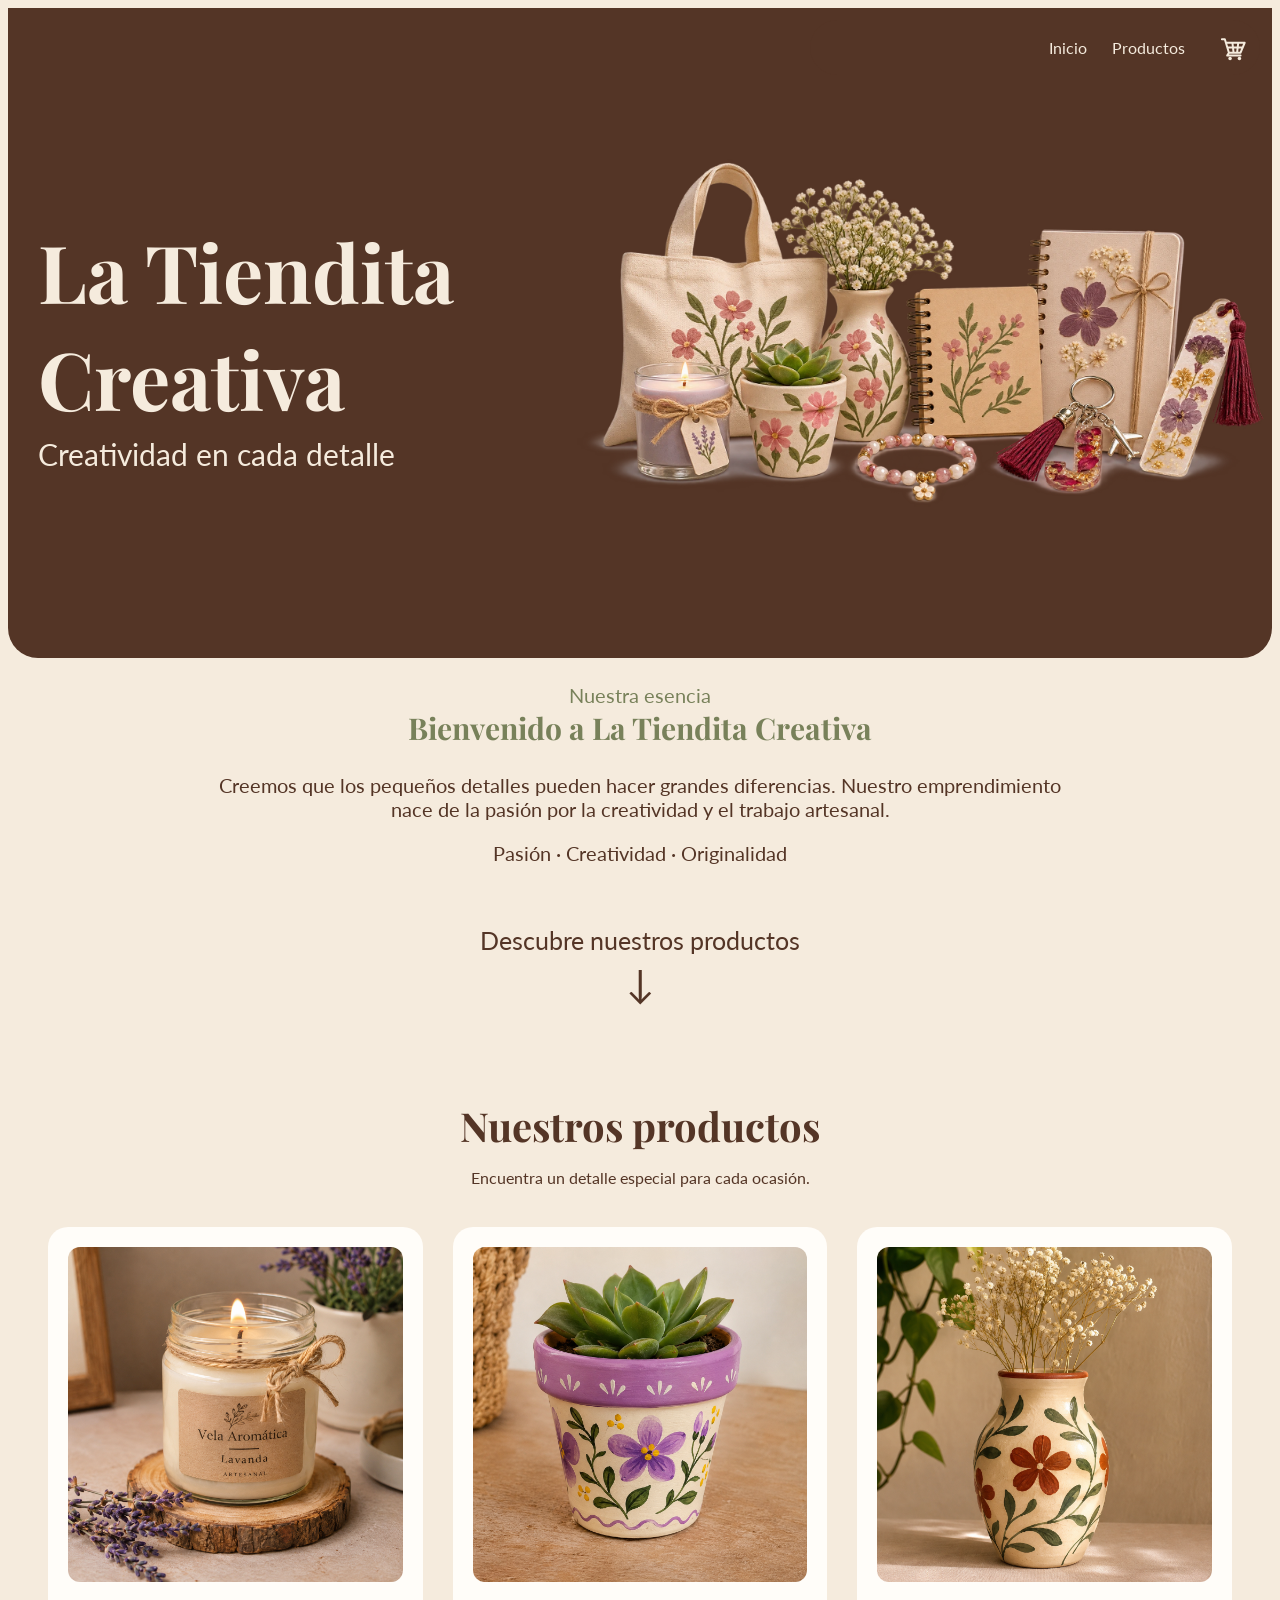
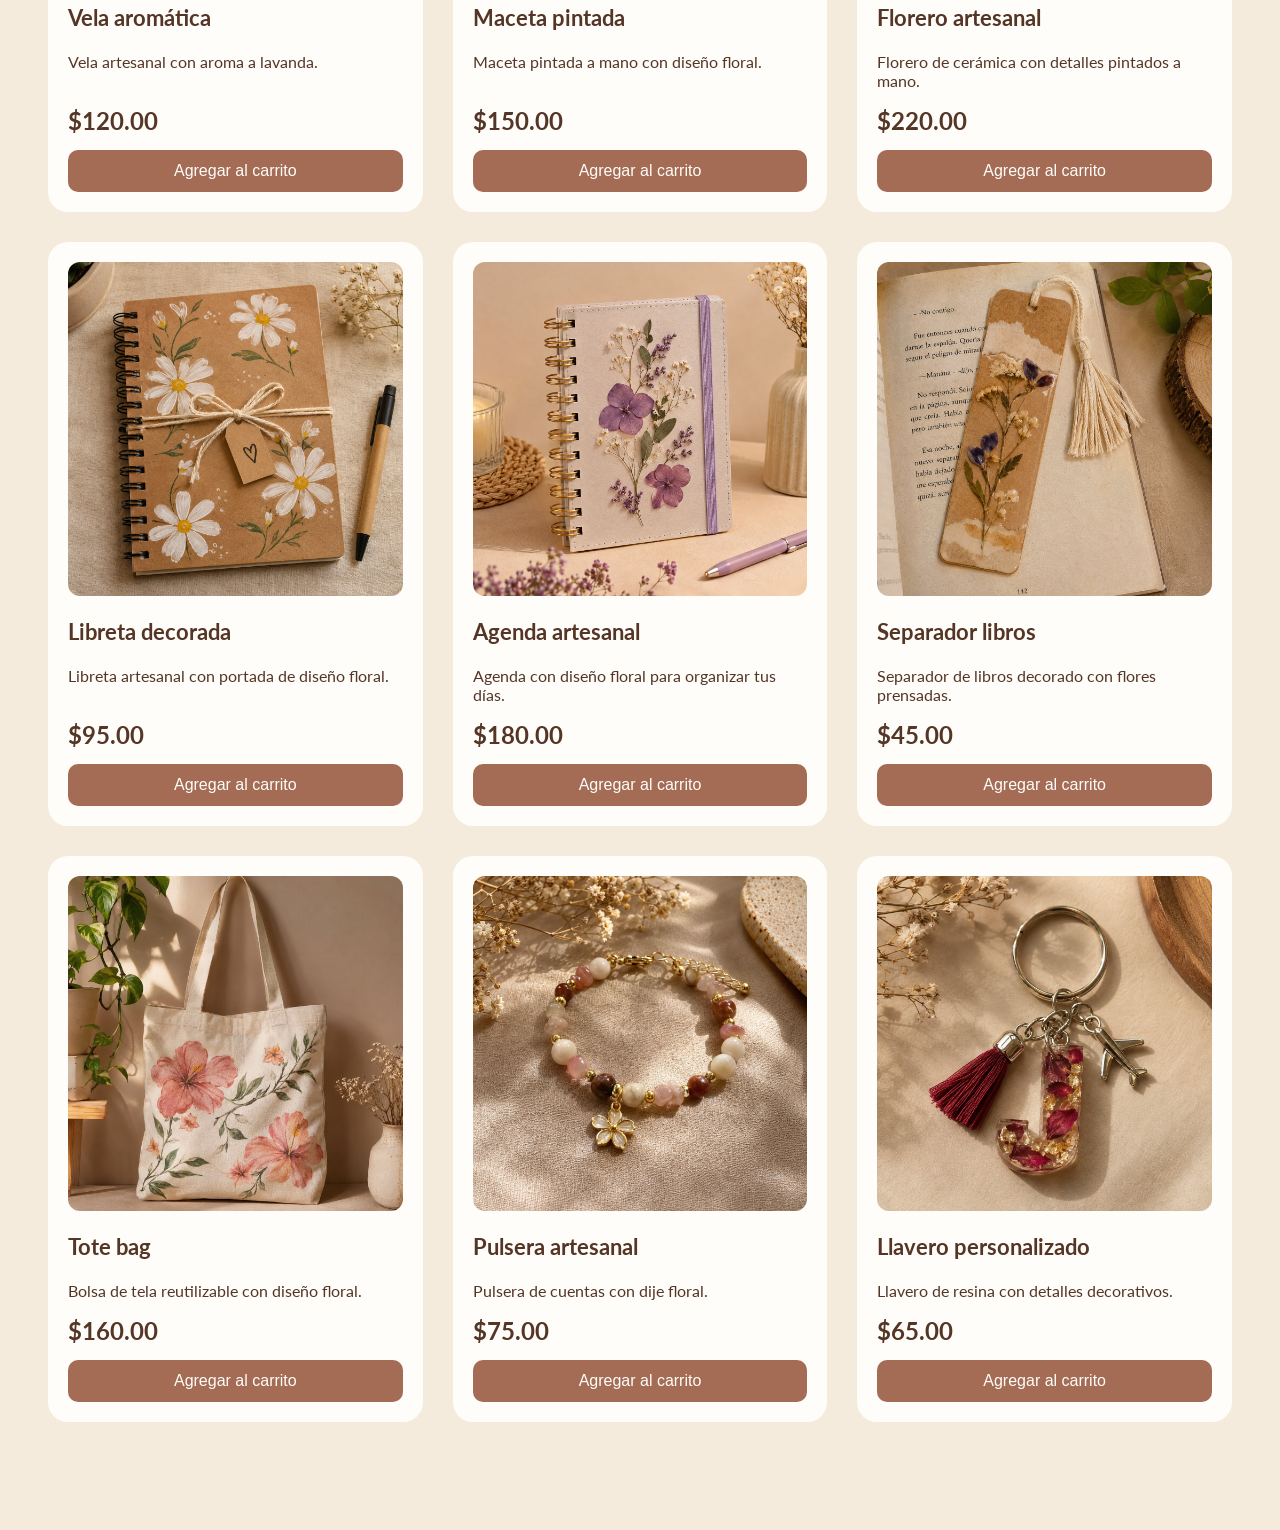
==== index.html @ 2f0ac2e1 "Initial commit: add Tiendita Creativa site" ====
<!DOCTYPE html>
<html lang="es">
<head>
    <meta charset="UTF-8">
    <meta name="viewport" content="width=device-width, initial-scale=1.0">
    <link rel="stylesheet" href="css/main.css">
    <link href="https://fonts.googleapis.com/css2?family=Lato:wght@400;700&family=Playfair+Display:wght@400;600;700&display=swap" rel="stylesheet">
    <title>Document</title>
</head>
<body>
    <nav class="menu" id="menu">

        <div class="menu-opciones">
            <a href="#start">Inicio</a>
            <a href="#productos">Productos</a>
        </div>

        <button class="carrito" aria-label="Ver carrito">
            <img src="assets/images/cart.svg" alt="Carrito">
        </button>

    </nav>

    <div class="topbar" id="start">
        <div class="hero-text">
            <h1>La Tiendita Creativa</h1>
            <p>Creatividad en cada detalle</p>
        </div>
        
        <img src="assets/images/hero-banner.webp" alt="" class="hero-banner">
    </div>

    <div class="welcome">
        <span>Nuestra esencia</span>

        <h2>Bienvenido a La Tiendita Creativa</h2>

        <p>
            Creemos que los pequeños detalles pueden hacer
            grandes diferencias. Nuestro emprendimiento <br>
            nace de la pasión por la creatividad y el
            trabajo artesanal.
        </p>

        <p>Pasión · Creatividad · Originalidad</p>
    </div>

    <div class="scroll-text">
        <p>Descubre nuestros productos</p>
        <span>↓</span>
    </div>

    <section class="tienda" id="productos">

    <h2>Nuestros productos</h2>
    <p>Encuentra un detalle especial para cada ocasión.</p>

    <div class="catalogo" id="catalogo"></div>

</section>

<script src="js/main.js"></script>
</body>
</html>
---- css/main.css ----
/* Paleta de colores */
:root {
    --crema: #F5EBDD;
    --arena: #DCC4A8;
    --terracota: #A46B55;
    --oliva: #78815A;
    --cafe: #543526;
    --blanco: #FFFDF9;
}

h1, h2 {
    font-family: 'Playfair Display', serif;
}


body{
    background-color: var(--crema);
    font-family: 'Lato', sans-serif;
}

.hero-banner {
    width: 55%;
    height: auto;
}

.topbar {
    width: 100%;
    height: 650px;
    background-color: var(--cafe);
    display: flex;
    align-items: center;
    justify-content: space-between;
    border-bottom-left-radius: 30px;
    border-bottom-right-radius: 30px;
}

.hero-text {
    color: var(--crema);
    margin-left: 30px;
    text-align: left;
}

.hero-text h1 {
    font-size: 80px;
    font-weight: bold;
    margin-bottom: 5px;
}

.hero-text p {
    margin-top: 0px;
    font-size: 30px;
}
.welcome {
    text-align: center;
    color: var(--cafe);
    margin-top: 20px;
    font-size: 25px;
}

.welcome span {
    color: var(--oliva);
    font-size: 20px;
}

.welcome h2 {
    margin-top: 0;
    color: var(--oliva);
    font-size: 30px;
}

.welcome p {
    margin-top: 5px;
    color: var(--cafe);
    font-size: 20px;
}

.scroll-text {
    text-align: center;
    color: var(--cafe);
    margin-top: 60px;
    font-size: 25px;
}

.scroll-text p {
    margin-bottom: 5px;
}

.scroll-text span {
    font-size: 38px;
}


.menu {
    position: fixed;
    top: 20px;
    right: 20px;
    width: min(450px, calc(100vw - 40px));
    height: 55px;

    background-color: var(--cafe);
    border-radius: 30px;

    display: flex;
    align-items: center;
    justify-content: flex-end;

    overflow: hidden;
    z-index: 100;

    transition: width 0.3s ease;
}

.menu-opciones {
    display: flex;
    gap: 25px;
    white-space: nowrap;
    margin-right: 20px;
    transition: opacity 0.3s ease, transform 0.3s ease;
}

.menu:hover {
    width: 260px !important;
}

.menu:hover .menu-opciones {
    opacity: 1 !important;
    transform: translateX(0) !important;
    visibility: visible !important;
}

.menu a {
    color: var(--crema);
    text-decoration: none;
}

.carrito {
    width: 55px;
    height: 55px;
    flex-shrink: 0;

    background: transparent;
    border: none;
    color: var(--crema);

    font-size: 22px;
    cursor: pointer;

    display: flex;
    align-items: center;
    justify-content: center;
}

.carrito img {
    width: 28px;
    height: 28px;
    object-fit: contain;
}


.tienda {
    padding: 60px 40px;
    text-align: center;
    color: var(--cafe);
}

.tienda h2 {
    font-size: 40px;
    margin-bottom: 10px;
}

.catalogo {
    display: grid;
    grid-template-columns: repeat(3, 1fr);
    gap: 30px;
    max-width: 1200px;
    margin: 40px auto;
}

.producto {
    background-color: var(--blanco);
    border-radius: 20px;
    padding: 20px;
    text-align: left;
    transition: transform 0.3s;
    display: flex;
    flex-direction: column;
}

.producto:hover {
    transform: translateY(-5px);
}

.producto img {
    width: 100%;
    aspect-ratio: 1 / 1;
    object-fit: cover;
    border-radius: 12px;
}

.producto h3 {
    font-size: 22px;
    margin-bottom: 5px;
}

.precio {
    display: block;
    font-size: 24px;
    font-weight: bold;
    margin: 15px 0;
    margin-top: auto;
}

.agregar {
    width: 100%;
    padding: 12px;
    background-color: var(--terracota);
    color: var(--blanco);
    border: none;
    border-radius: 10px;
    cursor: pointer;
    font-size: 16px;
}

.agregar:hover {
    background-color: var(--cafe);
}

@media (max-width: 900px) {
    .catalogo {
        grid-template-columns: repeat(2, 1fr);
    }
}

@media (max-width: 550px) {
    .catalogo {
        grid-template-columns: 1fr;
    }
}
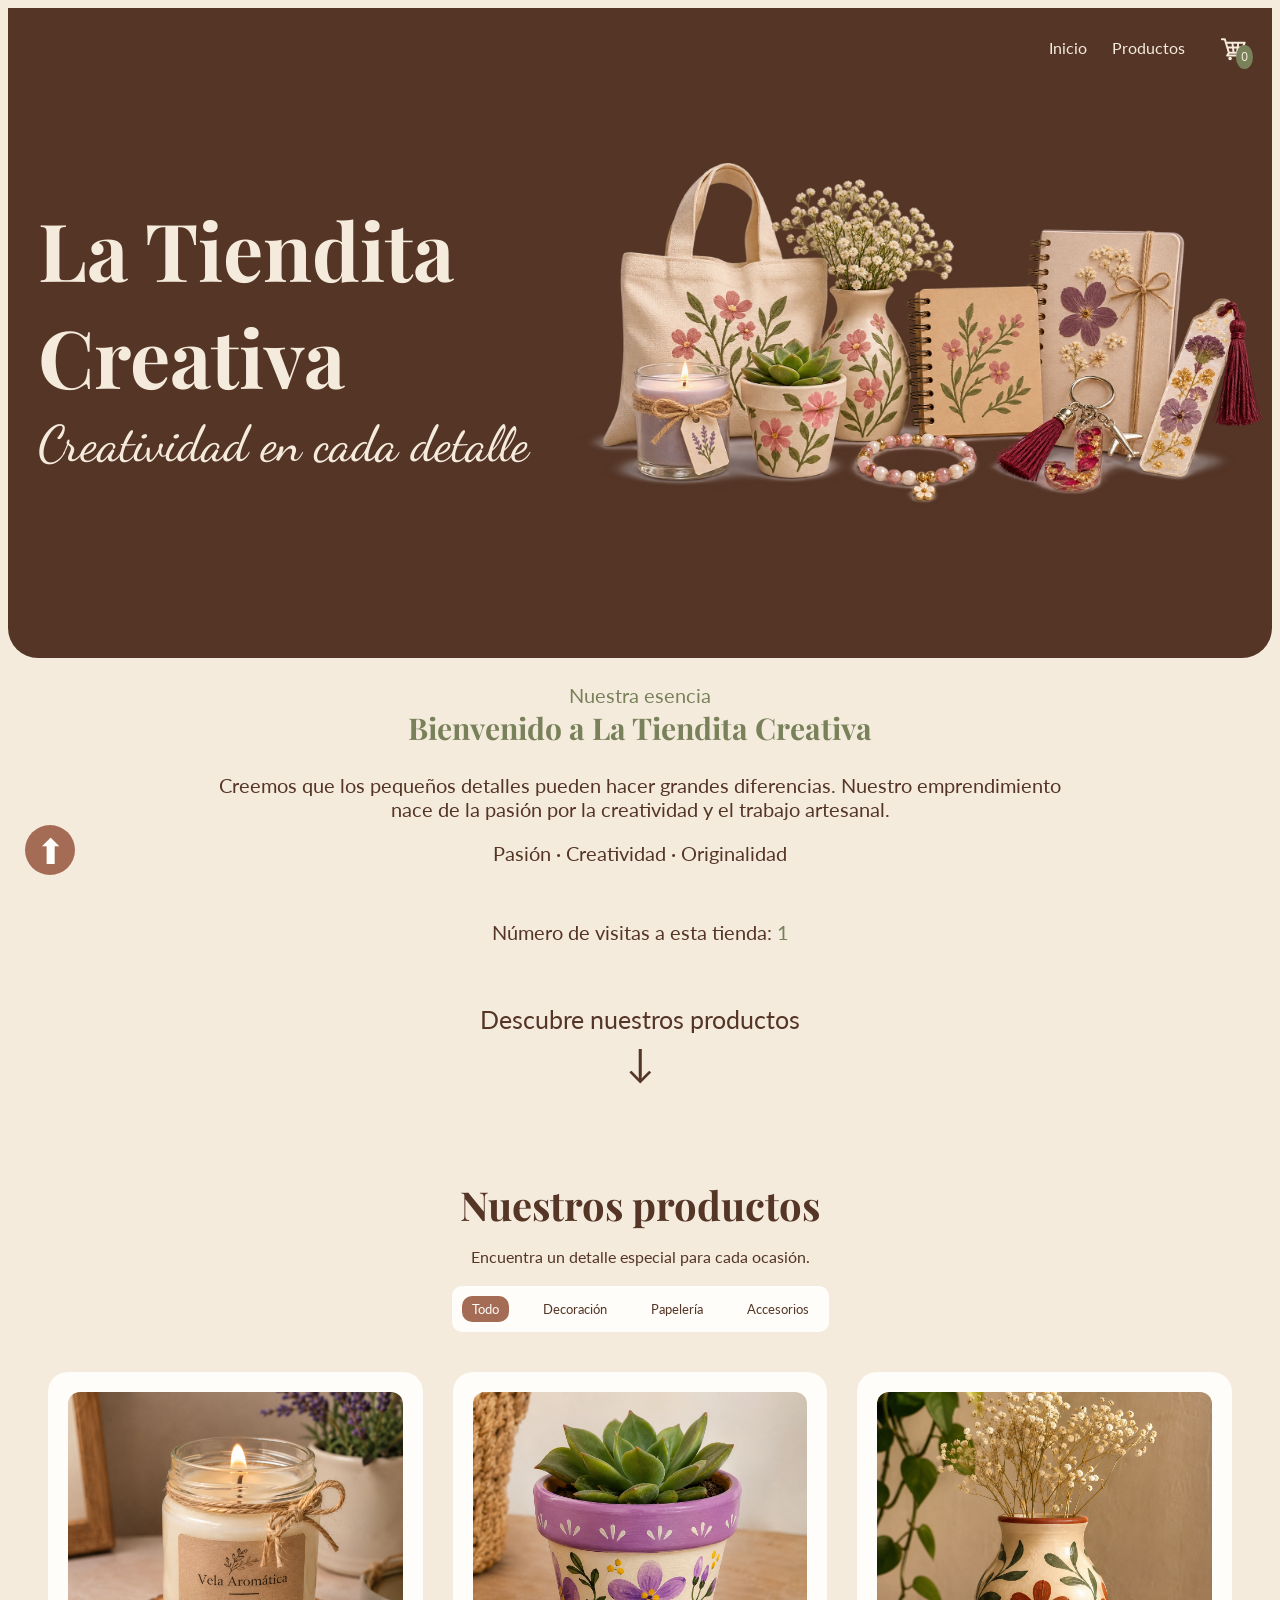
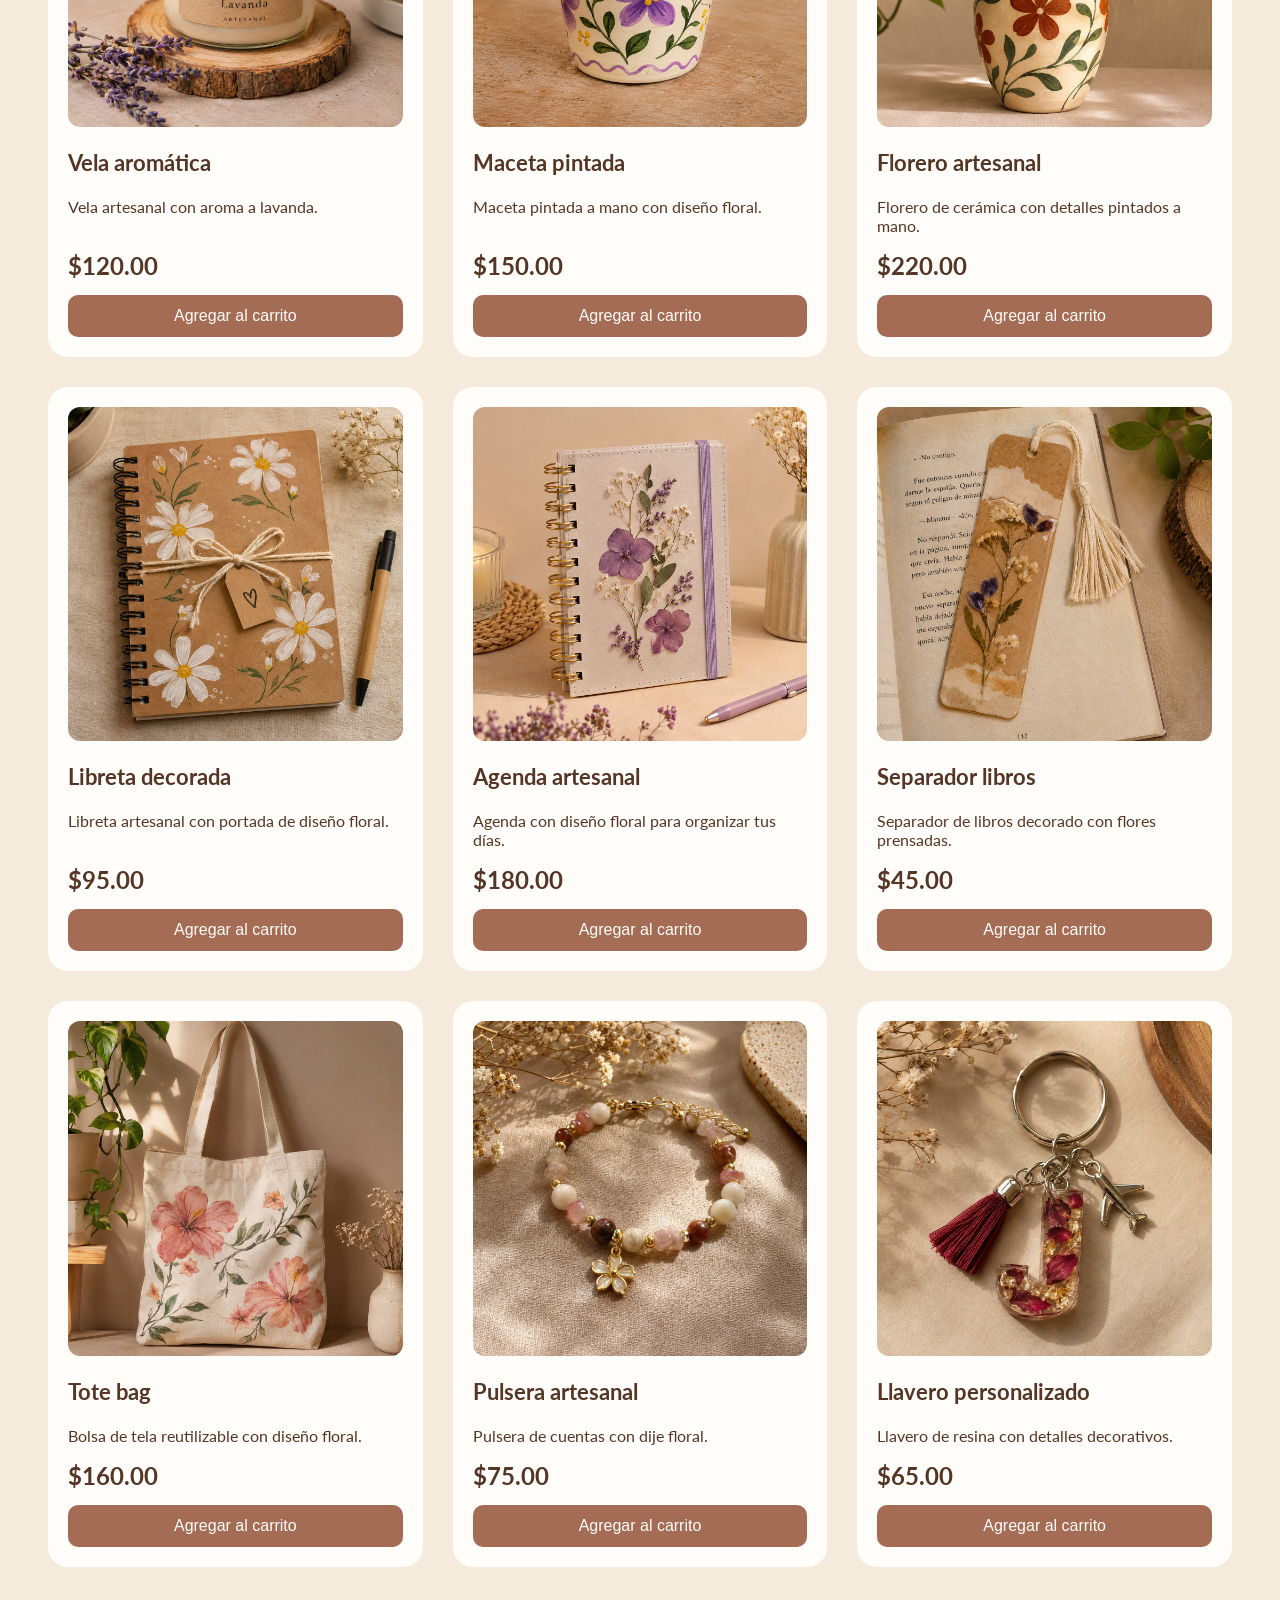
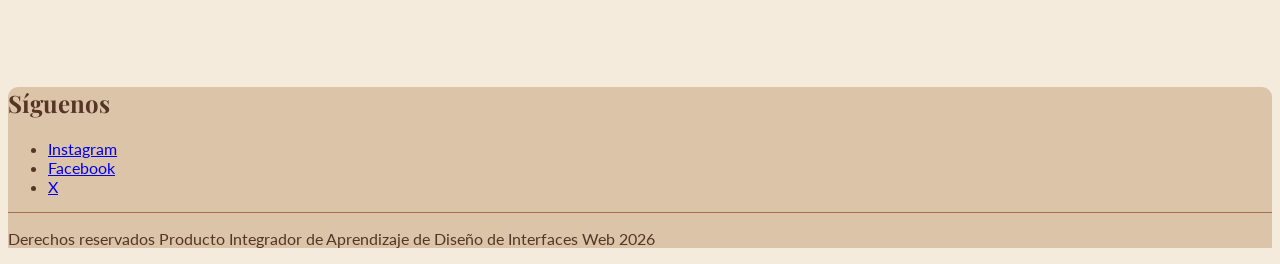
==== commit e76bf0a3: "parte 2 archivo RELEVO.md con toda la info" ====
--- a/index.html
+++ b/index.html
@@ -3,9 +3,14 @@
 <head>
     <meta charset="UTF-8">
     <meta name="viewport" content="width=device-width, initial-scale=1.0">
+
+    <link rel="preconnect" href="https://fonts.googleapis.com">
+    <link rel="preconnect" href="https://fonts.gstatic.com" crossorigin>
+    <link href="https://fonts.googleapis.com/css2?family=Dancing+Script:wght@400..700&display=swap" rel="stylesheet">
+
     <link rel="stylesheet" href="css/main.css">
     <link href="https://fonts.googleapis.com/css2?family=Lato:wght@400;700&family=Playfair+Display:wght@400;600;700&display=swap" rel="stylesheet">
-    <title>Document</title>
+    <title>La Tiendita Creativa</title>
 </head>
 <body>
     <nav class="menu" id="menu">
@@ -17,14 +22,15 @@
 
         <button class="carrito" aria-label="Ver carrito">
             <img src="assets/images/cart.svg" alt="Carrito">
+            <span class="contador" id="contador">0</span>
         </button>
 
     </nav>
 
-    <div class="topbar" id="start">
+    <div class="topbar" id="start"> 
         <div class="hero-text">
             <h1>La Tiendita Creativa</h1>
-            <p>Creatividad en cada detalle</p>
+            <p class = "dancing-script-text">Creatividad en cada detalle</p>
         </div>
         
         <img src="assets/images/hero-banner.webp" alt="" class="hero-banner">
@@ -43,6 +49,8 @@
         </p>
 
         <p>Pasión · Creatividad · Originalidad</p>
+        <br>
+        <p>Número de visitas a esta tienda: <span id="visitas">0</span></p>
     </div>
 
     <div class="scroll-text">
@@ -55,10 +63,31 @@
     <h2>Nuestros productos</h2>
     <p>Encuentra un detalle especial para cada ocasión.</p>
 
+    <div class="selector-categorias">
+        <ul class="categorias">
+            <li><button class="boton-categoria activo" type="button" data-categoria="Todo">Todo</button></li>
+            <li><button class="boton-categoria" type="button" data-categoria="Decoración">Decoración</button></li>
+            <li><button class="boton-categoria" type="button" data-categoria="Papelería">Papelería</button></li>
+            <li><button class="boton-categoria" type="button" data-categoria="Accesorios">Accesorios</button></li>
+        </ul>
+    </div>
+
     <div class="catalogo" id="catalogo"></div>
 
-</section>
+    </section>
 
+    <footer>
+        <h2>Síguenos</h2>
+        <ul>
+            <li><a href="https://instagram.com" target="_blank">Instagram</a></li>
+            <li><a href="https://www.facebook.com" target="_blank">Facebook</a></li>
+            <li><a href="https://x.com/" target="_blank">X</a></li>
+        </ul>
+        <hr>
+        <p>Derechos reservados Producto Integrador de Aprendizaje de Diseño de Interfaces Web 2026</p>
+    </footer>
+<div class="toast" id="toast"></div>
+<a class="btn-up" id="btn-up" href="#start">⬆   </a>
 <script src="js/main.js"></script>
 </body>
 </html>
--- a/css/main.css
+++ b/css/main.css
@@ -1,238 +1,5 @@
-/* Paleta de colores */
-:root {
-    --crema: #F5EBDD;
-    --arena: #DCC4A8;
-    --terracota: #A46B55;
-    --oliva: #78815A;
-    --cafe: #543526;
-    --blanco: #FFFDF9;
-}
-
-h1, h2 {
-    font-family: 'Playfair Display', serif;
-}
-
-
-body{
-    background-color: var(--crema);
-    font-family: 'Lato', sans-serif;
-}
-
-.hero-banner {
-    width: 55%;
-    height: auto;
-}
-
-.topbar {
-    width: 100%;
-    height: 650px;
-    background-color: var(--cafe);
-    display: flex;
-    align-items: center;
-    justify-content: space-between;
-    border-bottom-left-radius: 30px;
-    border-bottom-right-radius: 30px;
-}
-
-.hero-text {
-    color: var(--crema);
-    margin-left: 30px;
-    text-align: left;
-}
-
-.hero-text h1 {
-    font-size: 80px;
-    font-weight: bold;
-    margin-bottom: 5px;
-}
-
-.hero-text p {
-    margin-top: 0px;
-    font-size: 30px;
-}
-.welcome {
-    text-align: center;
-    color: var(--cafe);
-    margin-top: 20px;
-    font-size: 25px;
-}
-
-.welcome span {
-    color: var(--oliva);
-    font-size: 20px;
-}
-
-.welcome h2 {
-    margin-top: 0;
-    color: var(--oliva);
-    font-size: 30px;
-}
-
-.welcome p {
-    margin-top: 5px;
-    color: var(--cafe);
-    font-size: 20px;
-}
-
-.scroll-text {
-    text-align: center;
-    color: var(--cafe);
-    margin-top: 60px;
-    font-size: 25px;
-}
-
-.scroll-text p {
-    margin-bottom: 5px;
-}
-
-.scroll-text span {
-    font-size: 38px;
-}
-
-
-.menu {
-    position: fixed;
-    top: 20px;
-    right: 20px;
-    width: min(450px, calc(100vw - 40px));
-    height: 55px;
-
-    background-color: var(--cafe);
-    border-radius: 30px;
-
-    display: flex;
-    align-items: center;
-    justify-content: flex-end;
-
-    overflow: hidden;
-    z-index: 100;
-
-    transition: width 0.3s ease;
-}
-
-.menu-opciones {
-    display: flex;
-    gap: 25px;
-    white-space: nowrap;
-    margin-right: 20px;
-    transition: opacity 0.3s ease, transform 0.3s ease;
-}
-
-.menu:hover {
-    width: 260px !important;
-}
-
-.menu:hover .menu-opciones {
-    opacity: 1 !important;
-    transform: translateX(0) !important;
-    visibility: visible !important;
-}
-
-.menu a {
-    color: var(--crema);
-    text-decoration: none;
-}
-
-.carrito {
-    width: 55px;
-    height: 55px;
-    flex-shrink: 0;
-
-    background: transparent;
-    border: none;
-    color: var(--crema);
-
-    font-size: 22px;
-    cursor: pointer;
-
-    display: flex;
-    align-items: center;
-    justify-content: center;
-}
-
-.carrito img {
-    width: 28px;
-    height: 28px;
-    object-fit: contain;
-}
-
-
-.tienda {
-    padding: 60px 40px;
-    text-align: center;
-    color: var(--cafe);
-}
-
-.tienda h2 {
-    font-size: 40px;
-    margin-bottom: 10px;
-}
-
-.catalogo {
-    display: grid;
-    grid-template-columns: repeat(3, 1fr);
-    gap: 30px;
-    max-width: 1200px;
-    margin: 40px auto;
-}
-
-.producto {
-    background-color: var(--blanco);
-    border-radius: 20px;
-    padding: 20px;
-    text-align: left;
-    transition: transform 0.3s;
-    display: flex;
-    flex-direction: column;
-}
-
-.producto:hover {
-    transform: translateY(-5px);
-}
-
-.producto img {
-    width: 100%;
-    aspect-ratio: 1 / 1;
-    object-fit: cover;
-    border-radius: 12px;
-}
-
-.producto h3 {
-    font-size: 22px;
-    margin-bottom: 5px;
-}
-
-.precio {
-    display: block;
-    font-size: 24px;
-    font-weight: bold;
-    margin: 15px 0;
-    margin-top: auto;
-}
-
-.agregar {
-    width: 100%;
-    padding: 12px;
-    background-color: var(--terracota);
-    color: var(--blanco);
-    border: none;
-    border-radius: 10px;
-    cursor: pointer;
-    font-size: 16px;
-}
-
-.agregar:hover {
-    background-color: var(--cafe);
-}
-
-@media (max-width: 900px) {
-    .catalogo {
-        grid-template-columns: repeat(2, 1fr);
-    }
-}
-
-@media (max-width: 550px) {
-    .catalogo {
-        grid-template-columns: 1fr;
-    }
-}+@import url(base.css);
+@import url(layout.css);
+@import url(components.css);
+@import url(animations.css);
+@import url(responsive.css);
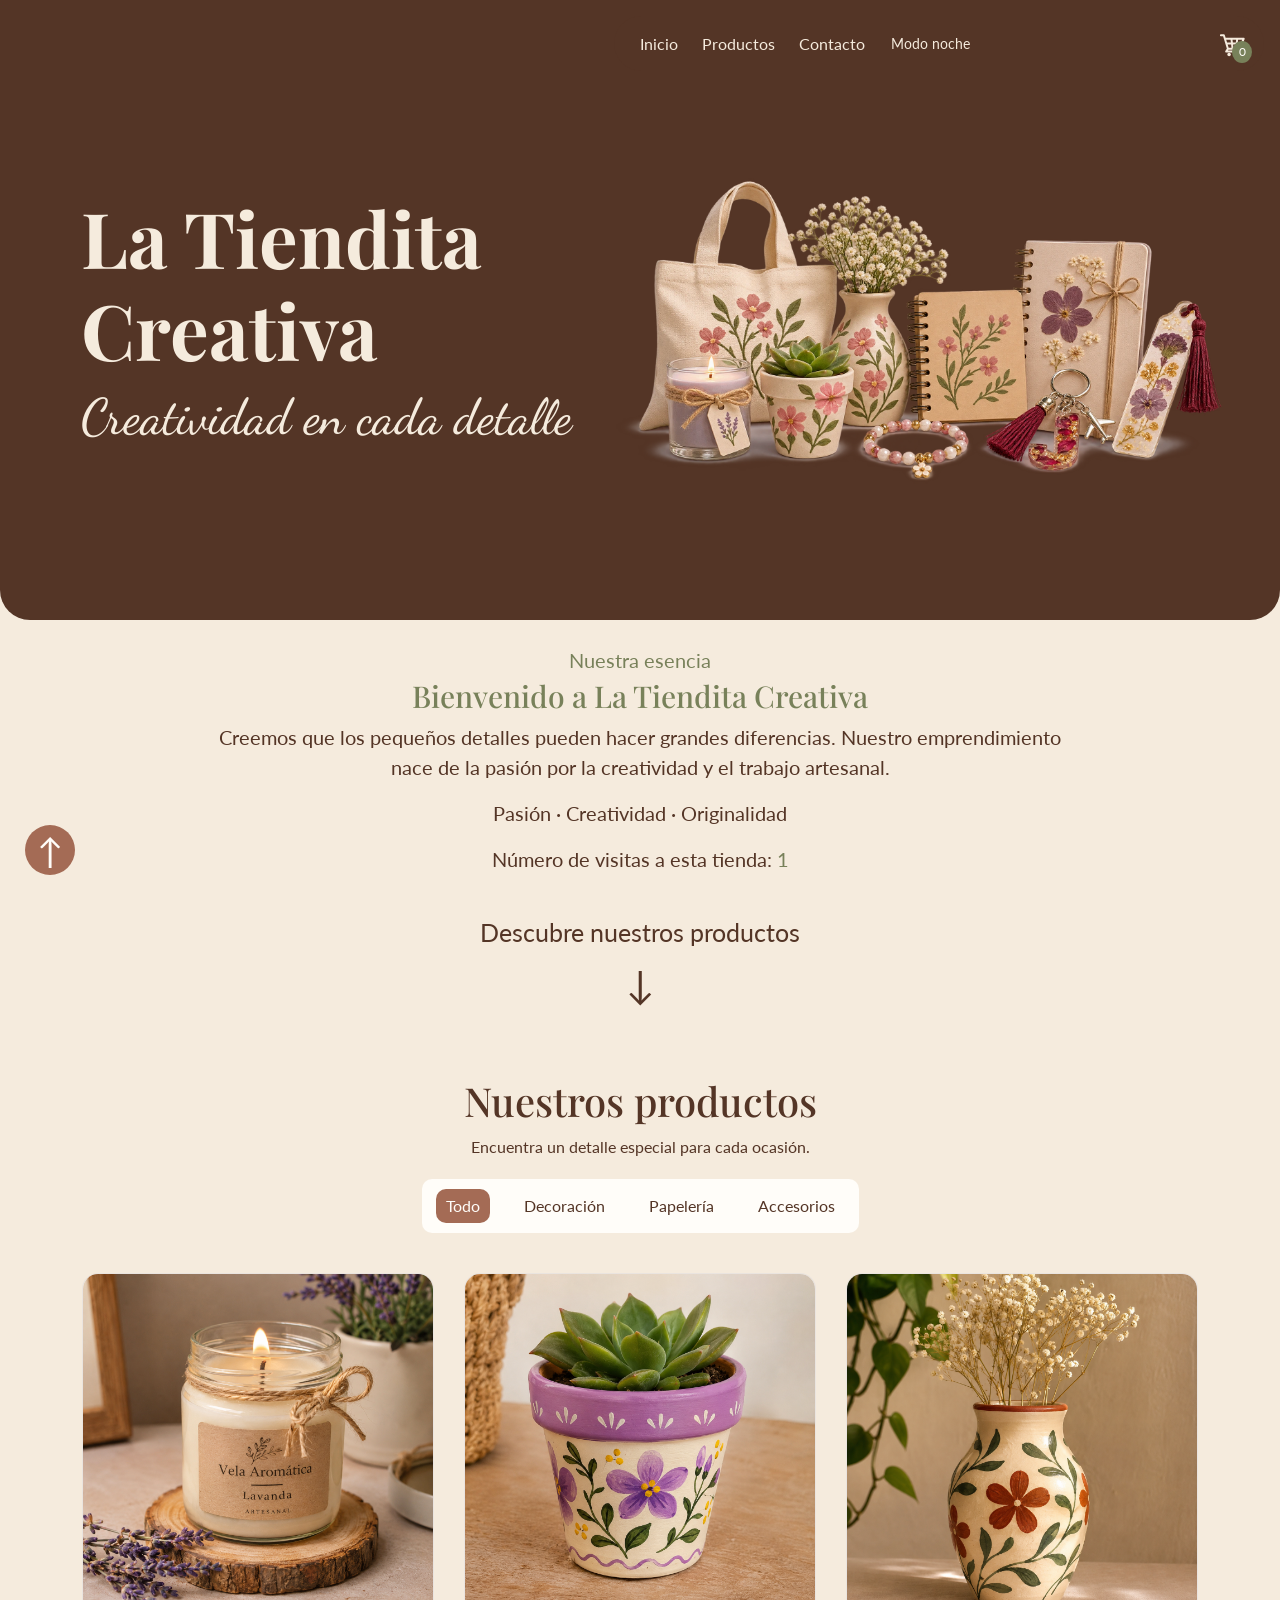
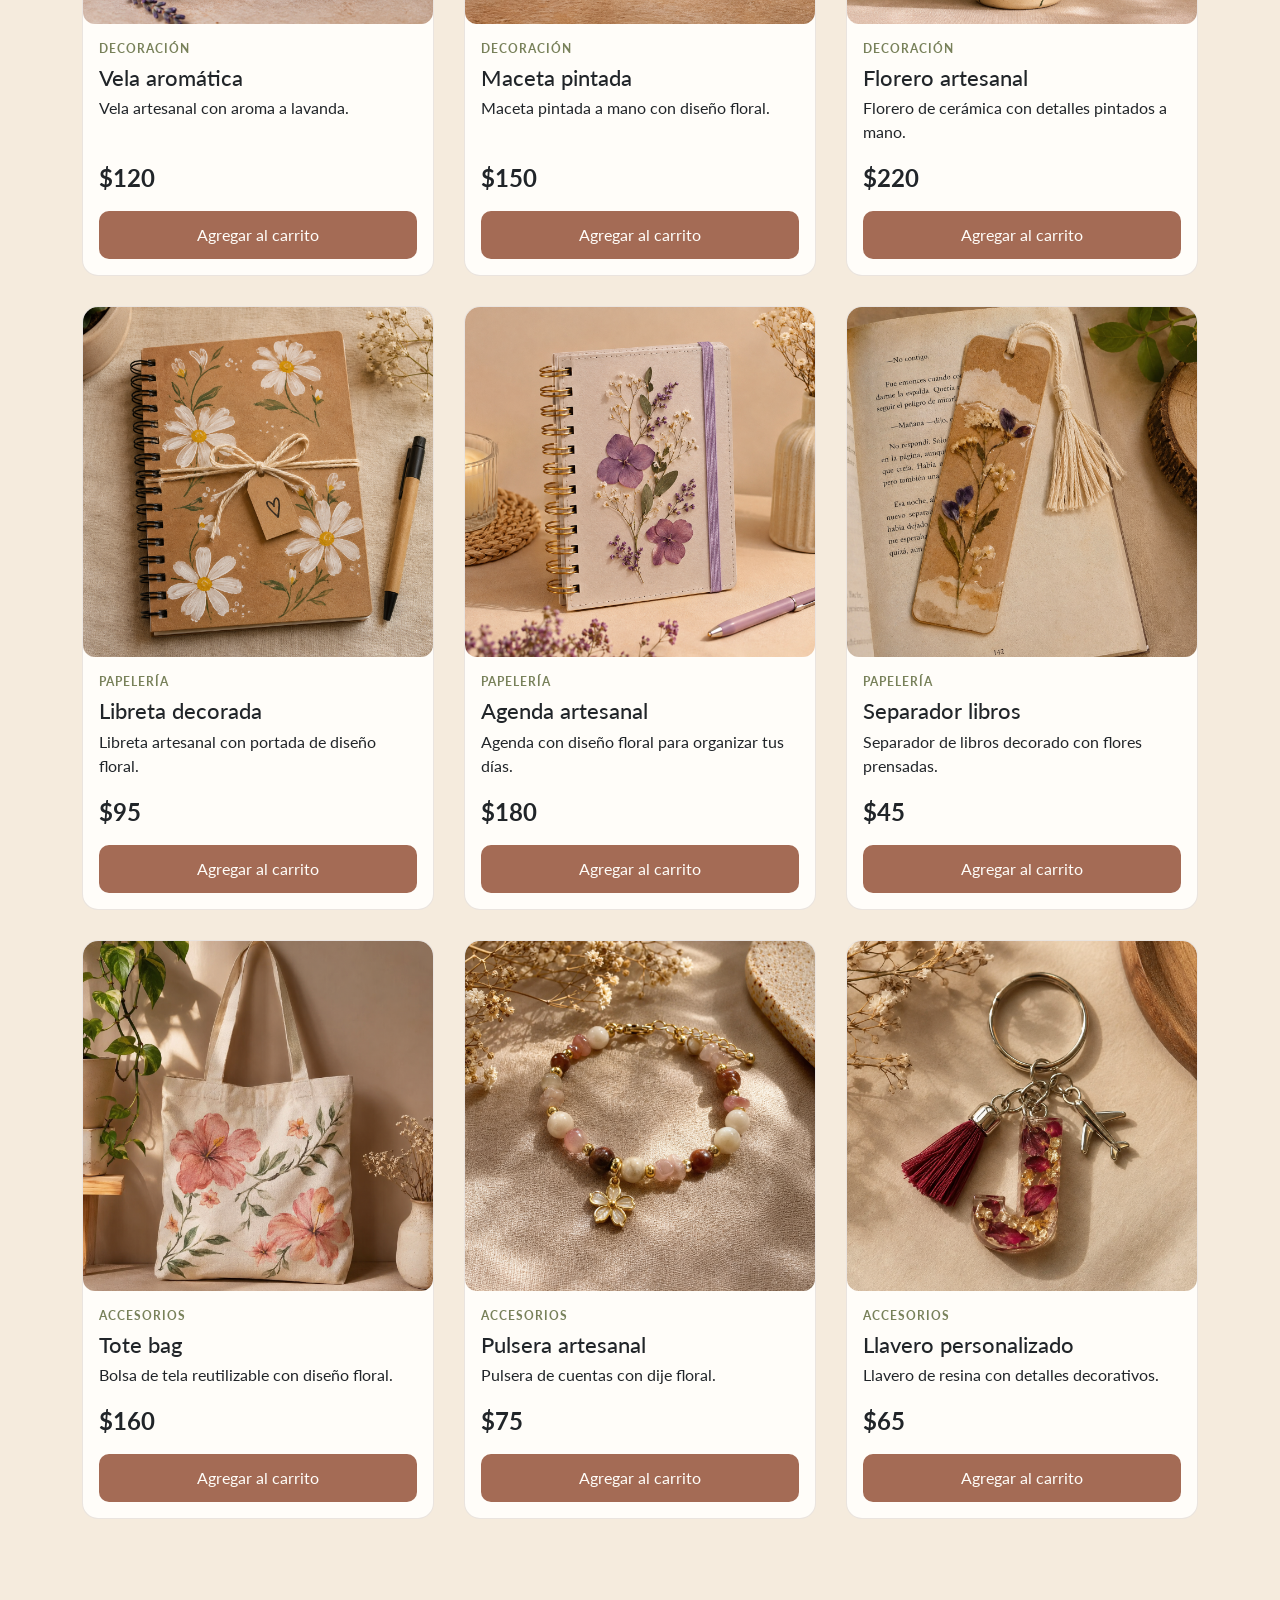
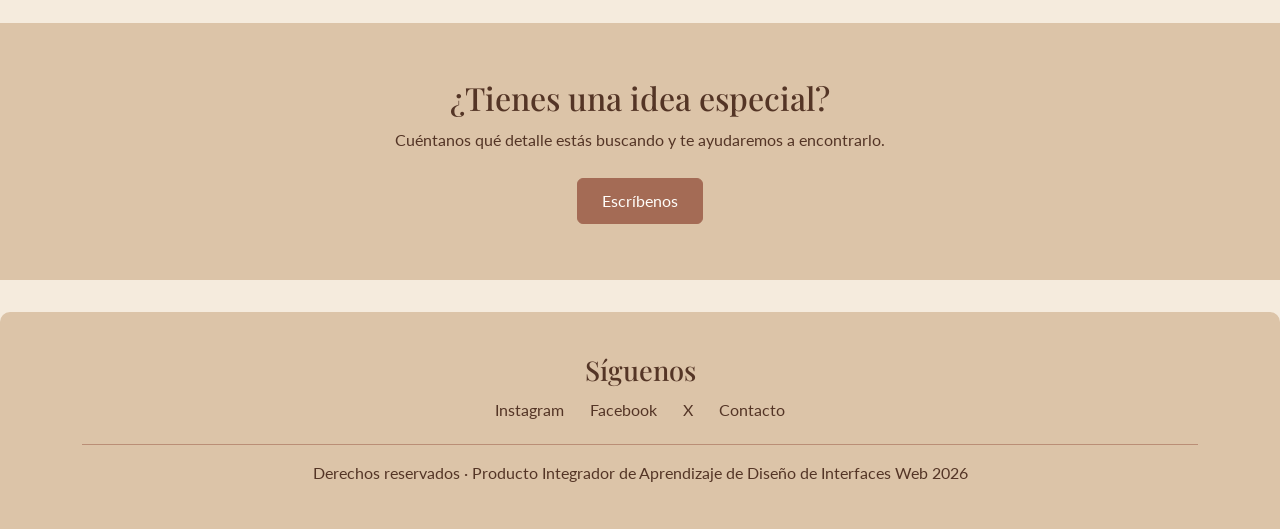
==== commit 13c54f39: "parte 3" ====
--- a/index.html
+++ b/index.html
@@ -7,34 +7,41 @@
     <link rel="preconnect" href="https://fonts.googleapis.com">
     <link rel="preconnect" href="https://fonts.gstatic.com" crossorigin>
     <link href="https://fonts.googleapis.com/css2?family=Dancing+Script:wght@400..700&display=swap" rel="stylesheet">
-
+    <link href="https://fonts.googleapis.com/css2?family=Lato:wght@400;700&family=Playfair+Display:wght@400;600;700&display=swap" rel="stylesheet">
+    <link href="https://cdn.jsdelivr.net/npm/bootstrap@5.3.3/dist/css/bootstrap.min.css" rel="stylesheet">
     <link rel="stylesheet" href="css/main.css">
-    <link href="https://fonts.googleapis.com/css2?family=Lato:wght@400;700&family=Playfair+Display:wght@400;600;700&display=swap" rel="stylesheet">
     <title>La Tiendita Creativa</title>
 </head>
 <body>
-    <nav class="menu" id="menu">
+    <nav class="navbar navbar-dark navbar-expand-lg menu" id="menu" aria-label="Navegación principal">
+        <button class="navbar-toggler menu-toggle" type="button" data-bs-toggle="collapse" data-bs-target="#menu-opciones"
+            aria-controls="menu-opciones" aria-expanded="false" aria-label="Mostrar navegación">
+            <span class="navbar-toggler-icon"></span>
+        </button>
 
-        <div class="menu-opciones">
-            <a href="#start">Inicio</a>
-            <a href="#productos">Productos</a>
+        <div class="collapse navbar-collapse menu-opciones" id="menu-opciones">
+            <ul class="navbar-nav align-items-lg-center">
+                <li class="nav-item"><a class="nav-link" href="#start">Inicio</a></li>
+                <li class="nav-item"><a class="nav-link" href="#productos">Productos</a></li>
+                <li class="nav-item"><a class="nav-link" href="#contacto">Contacto</a></li>
+                <li class="nav-item"><button class="btn modo-toggle" id="modo-toggle" type="button" aria-pressed="false">Modo noche</button></li>
+            </ul>
         </div>
 
-        <button class="carrito" aria-label="Ver carrito">
+        <button class="carrito" type="button" aria-label="Ver carrito" data-bs-toggle="modal" data-bs-target="#carritoModal">
             <img src="assets/images/cart.svg" alt="Carrito">
             <span class="contador" id="contador">0</span>
         </button>
-
     </nav>
 
-    <div class="topbar" id="start"> 
+    <header class="topbar" id="start">
         <div class="hero-text">
             <h1>La Tiendita Creativa</h1>
             <p class = "dancing-script-text">Creatividad en cada detalle</p>
         </div>
         
         <img src="assets/images/hero-banner.webp" alt="" class="hero-banner">
-    </div>
+    </header>
 
     <div class="welcome">
         <span>Nuestra esencia</span>
@@ -49,8 +56,8 @@
         </p>
 
         <p>Pasión · Creatividad · Originalidad</p>
-        <br>
-        <p>Número de visitas a esta tienda: <span id="visitas">0</span></p>
+        
+        <p class = "visit-counter">Número de visitas a esta tienda: <span id="visitas">0</span></p>
     </div>
 
     <div class="scroll-text">
@@ -59,35 +66,106 @@
     </div>
 
     <section class="tienda" id="productos">
+        <div class="container">
+            <h2>Nuestros productos</h2>
+            <p>Encuentra un detalle especial para cada ocasión.</p>
 
-    <h2>Nuestros productos</h2>
-    <p>Encuentra un detalle especial para cada ocasión.</p>
+            <div class="selector-categorias">
+                <ul class="categorias">
+                    <li><button class="boton-categoria activo" type="button" data-categoria="Todo">Todo</button></li>
+                    <li><button class="boton-categoria" type="button" data-categoria="Decoración">Decoración</button></li>
+                    <li><button class="boton-categoria" type="button" data-categoria="Papelería">Papelería</button></li>
+                    <li><button class="boton-categoria" type="button" data-categoria="Accesorios">Accesorios</button></li>
+                </ul>
+            </div>
 
-    <div class="selector-categorias">
-        <ul class="categorias">
-            <li><button class="boton-categoria activo" type="button" data-categoria="Todo">Todo</button></li>
-            <li><button class="boton-categoria" type="button" data-categoria="Decoración">Decoración</button></li>
-            <li><button class="boton-categoria" type="button" data-categoria="Papelería">Papelería</button></li>
-            <li><button class="boton-categoria" type="button" data-categoria="Accesorios">Accesorios</button></li>
-        </ul>
-    </div>
+            <div class="catalogo" id="catalogo" aria-live="polite"></div>
+        </div>
+    </section>
 
-    <div class="catalogo" id="catalogo"></div>
-
+    <section class="contacto" id="contacto">
+        <div class="container text-center">
+            <h2>¿Tienes una idea especial?</h2>
+            <p>Cuéntanos qué detalle estás buscando y te ayudaremos a encontrarlo.</p>
+            <button class="btn contacto-boton" type="button" data-bs-toggle="modal" data-bs-target="#contactoModal">Escríbenos</button>
+        </div>
     </section>
 
     <footer>
-        <h2>Síguenos</h2>
-        <ul>
-            <li><a href="https://instagram.com" target="_blank">Instagram</a></li>
-            <li><a href="https://www.facebook.com" target="_blank">Facebook</a></li>
-            <li><a href="https://x.com/" target="_blank">X</a></li>
-        </ul>
-        <hr>
-        <p>Derechos reservados Producto Integrador de Aprendizaje de Diseño de Interfaces Web 2026</p>
+        <div class="container">
+            <h2>Síguenos</h2>
+            <ul>
+                <li><a href="https://www.instagram.com/cruzzbd_?evlk=ZWFjdWxoemhwNGlt" target="_blank" rel="noreferrer">Instagram</a></li>
+                <li><a href="https://www.instagram.com/cruzzbd_?evlk=ZWFjdWxoemhwNGlt" target="_blank" rel="noreferrer">Facebook</a></li>
+                <li><a href="https://www.instagram.com/cruzzbd_?evlk=ZWFjdWxoemhwNGlt" target="_blank" rel="noreferrer">X</a></li>
+                <li><a href="https://www.instagram.com/cruzzbd_?evlk=ZWFjdWxoemhwNGlt" target="_blank" rel="noreferrer">Contacto</a></li>
+            </ul>
+            <hr>
+            <p>Derechos reservados · Producto Integrador de Aprendizaje de Diseño de Interfaces Web 2026</p>
+        </div>
     </footer>
-<div class="toast" id="toast"></div>
-<a class="btn-up" id="btn-up" href="#start">⬆   </a>
+
+    <div class="toast" id="toast" role="status" aria-live="polite"></div>
+    <a class="btn-up" id="btn-up" href="#start" aria-label="Volver al inicio">↑</a>
+
+    <div class="modal fade tienda-modal" id="carritoModal" tabindex="-1" aria-labelledby="carritoModalLabel" aria-hidden="true">
+        <div class="modal-dialog modal-dialog-centered modal-lg">
+            <div class="modal-content">
+                <div class="modal-header">
+                    <h2 class="modal-title" id="carritoModalLabel">Tu carrito</h2>
+                    <button type="button" class="btn-close" data-bs-dismiss="modal" aria-label="Cerrar"></button>
+                </div>
+                <div class="modal-body">
+                    <div id="lista-carrito" class="lista-carrito"></div>
+                    <div id="carrito-vacio" class="carrito-vacio">Tu carrito está vacío. Agrega algo hecho con cariño.</div>
+                    <div class="carrito-total"><span>Total</span><strong id="total-carrito">$0.00</strong></div>
+                </div>
+                <div class="modal-footer">
+                    <button class="btn btn-outline-secondary" type="button" data-bs-dismiss="modal">Seguir comprando</button>
+                    <button class="btn btn-primary boton-comprar" id="confirmar-compra" type="button" disabled>Finalizar pedido de prueba</button>
+                </div>
+            </div>
+        </div>
+    </div>
+
+    <div class="modal fade tienda-modal" id="contactoModal" tabindex="-1" aria-labelledby="contactoModalLabel" aria-hidden="true">
+        <div class="modal-dialog modal-dialog-centered">
+            <div class="modal-content">
+                <div class="modal-header">
+                    <div>
+                        <p class="modal-kicker">La Tiendita Creativa</p>
+                        <h2 class="modal-title" id="contactoModalLabel">Hablemos de tu idea</h2>
+                    </div>
+                    <button type="button" class="btn-close" data-bs-dismiss="modal" aria-label="Cerrar"></button>
+                </div>
+                <div class="modal-body">
+                    <form id="form-contacto" novalidate>
+                        <div class="mb-3">
+                            <label class="form-label" for="contacto-nombre">Nombre</label>
+                            <input class="form-control" id="contacto-nombre" name="nombre" type="text" required minlength="2">
+                            <div class="invalid-feedback">Escribe tu nombre para continuar.</div>
+                        </div>
+                        <div class="mb-3">
+                            <label class="form-label" for="contacto-correo">Correo electrónico</label>
+                            <input class="form-control" id="contacto-correo" name="correo" type="email" required>
+                            <div class="invalid-feedback">Escribe un correo válido.</div>
+                        </div>
+                        <div class="mb-3">
+                            <label class="form-label" for="contacto-mensaje">¿Qué detalle tienes en mente?</label>
+                            <textarea class="form-control" id="contacto-mensaje" name="mensaje" rows="4" required minlength="10"></textarea>
+                            <div class="invalid-feedback">Cuéntanos un poco más (al menos 10 caracteres).</div>
+                        </div>
+                        <button class="btn btn-primary w-100" type="submit">Enviar mensaje</button>
+                    </form>
+                    <p class="formulario-confirmacion d-none" id="contacto-confirmacion" role="status" aria-live="polite">
+                        ¡Gracias! El formulario es una demostración y no envía datos a un servidor.
+                    </p>
+                </div>
+            </div>
+        </div>
+    </div>
+
+    <script src="https://cdn.jsdelivr.net/npm/bootstrap@5.3.3/dist/js/bootstrap.bundle.min.js"></script>
 <script src="js/main.js"></script>
 </body>
-</html>+</html>
